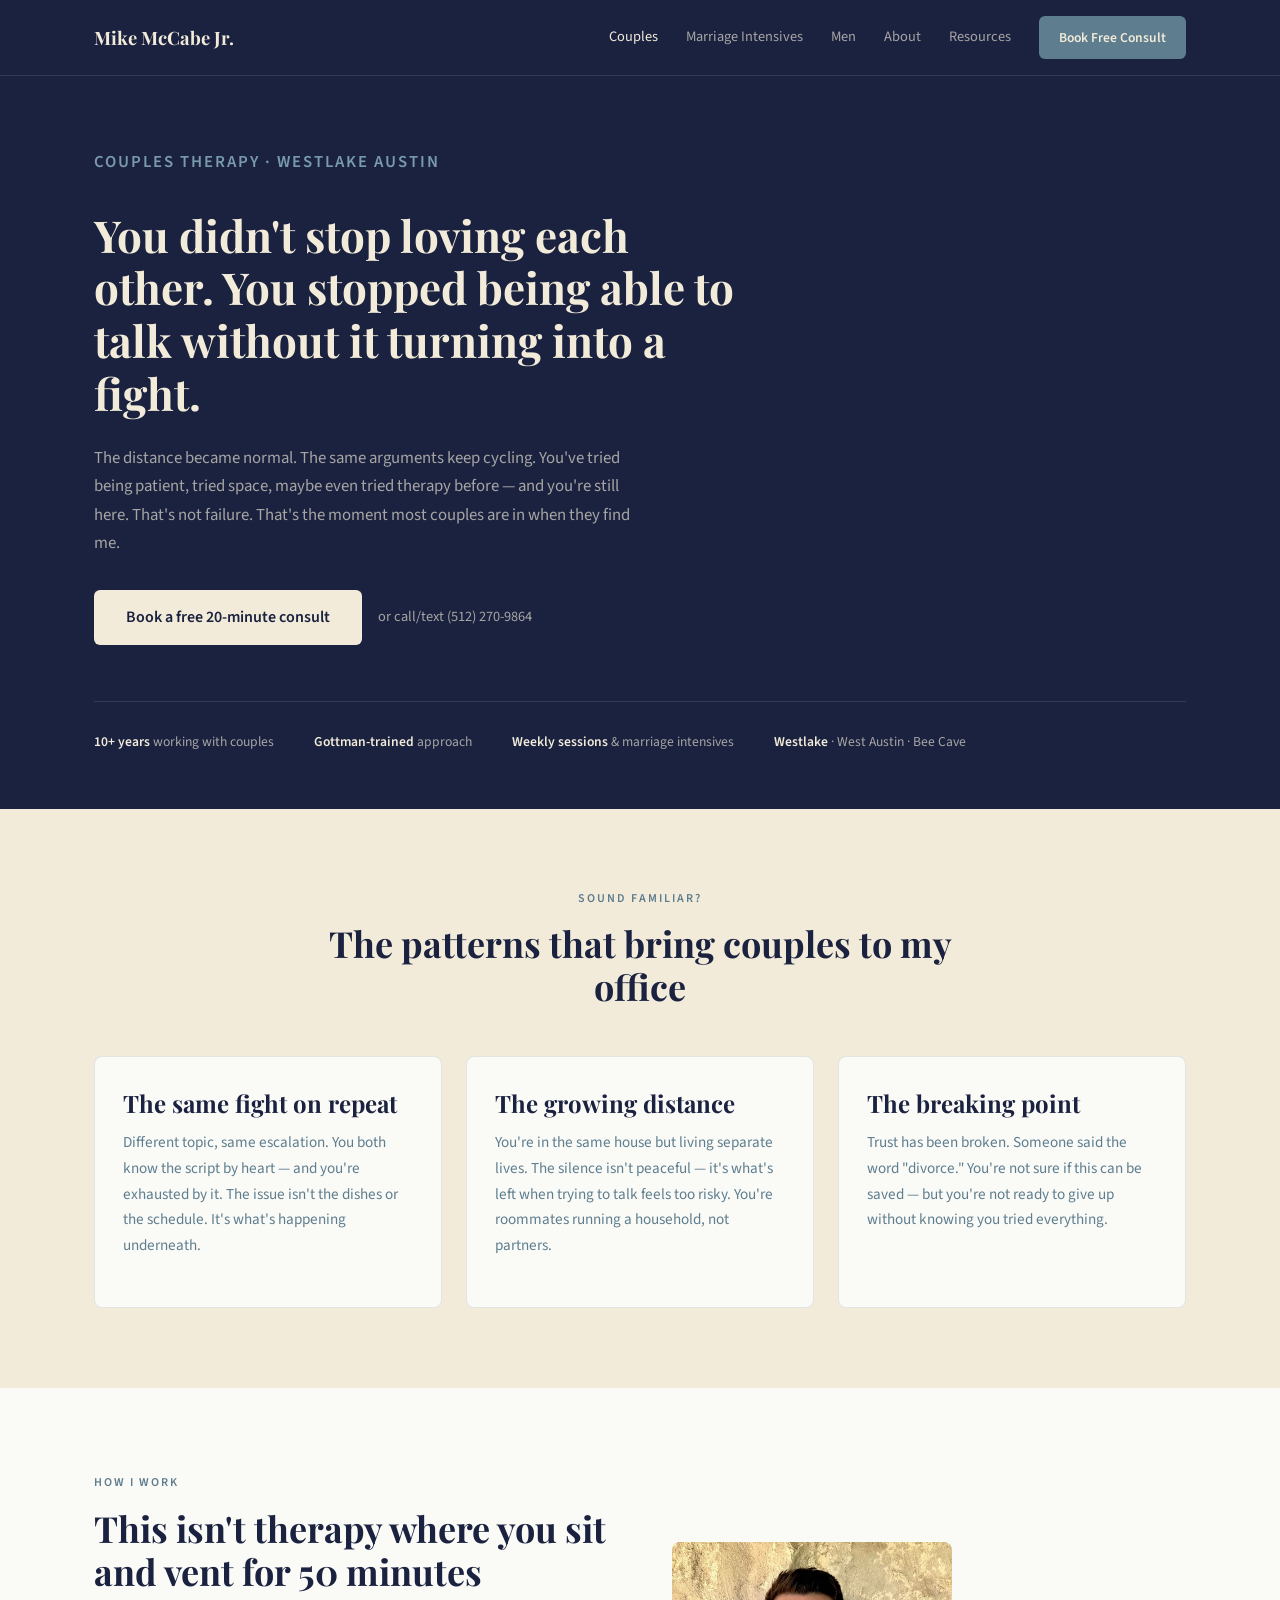
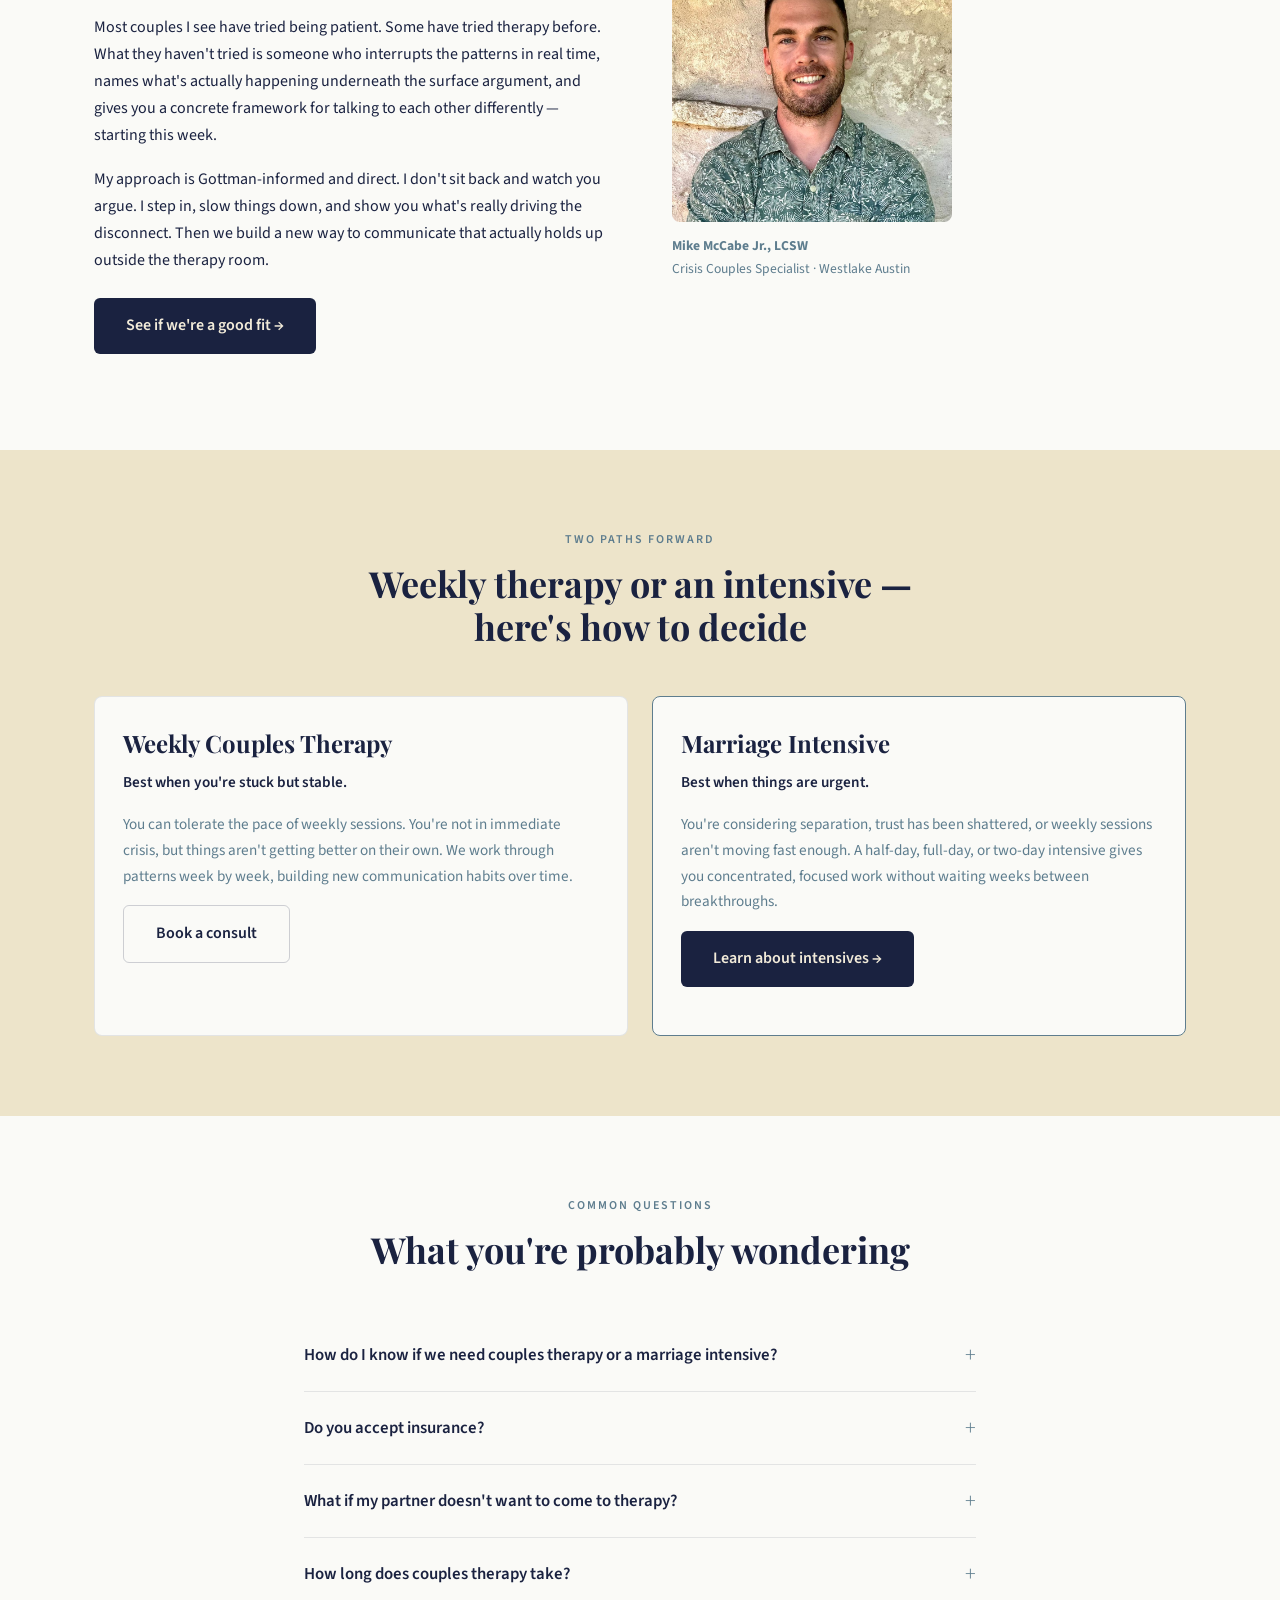
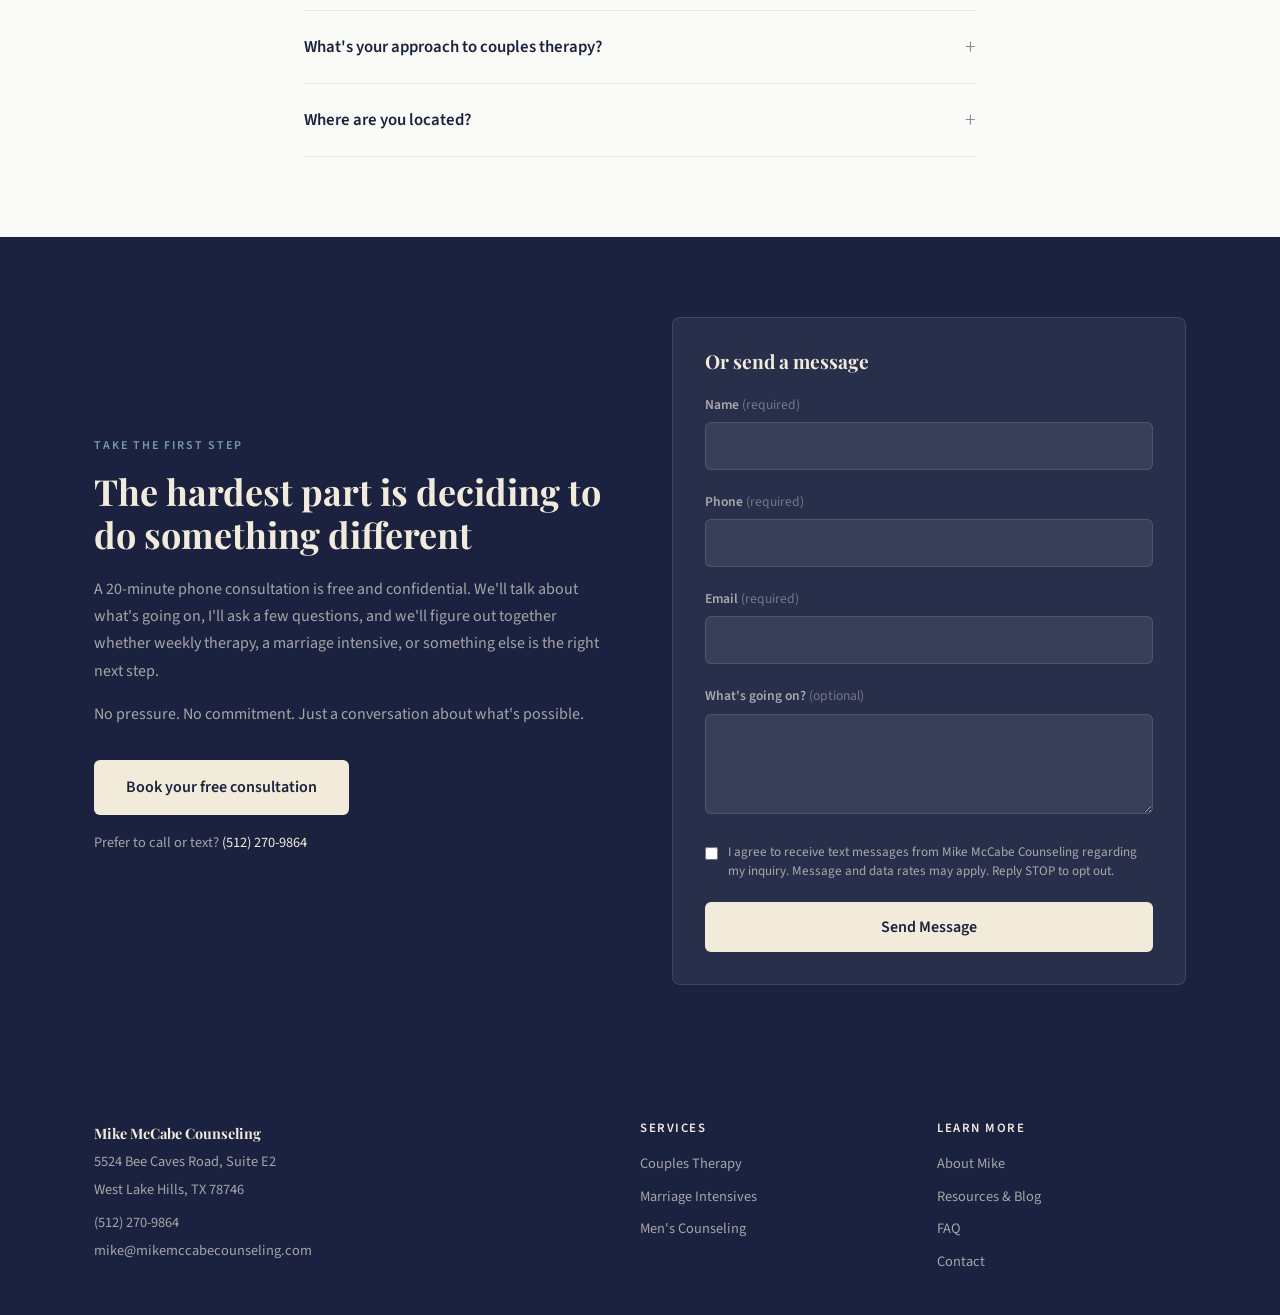
==== index.html @ fcf3489a "Add files via upload" ====
<!DOCTYPE html>
<html lang="en">
<head>
  <meta charset="UTF-8">
  <meta http-equiv="refresh" content="0; url=/couples.html">
  <title>Mike McCabe Counseling | Couples Therapy in Westlake Austin</title>
  <link rel="canonical" href="https://mikemccabecounseling.com/couples.html">
</head>
<body>
  <p>Redirecting to <a href="/couples.html">Couples Therapy</a>...</p>
</body>
</html>
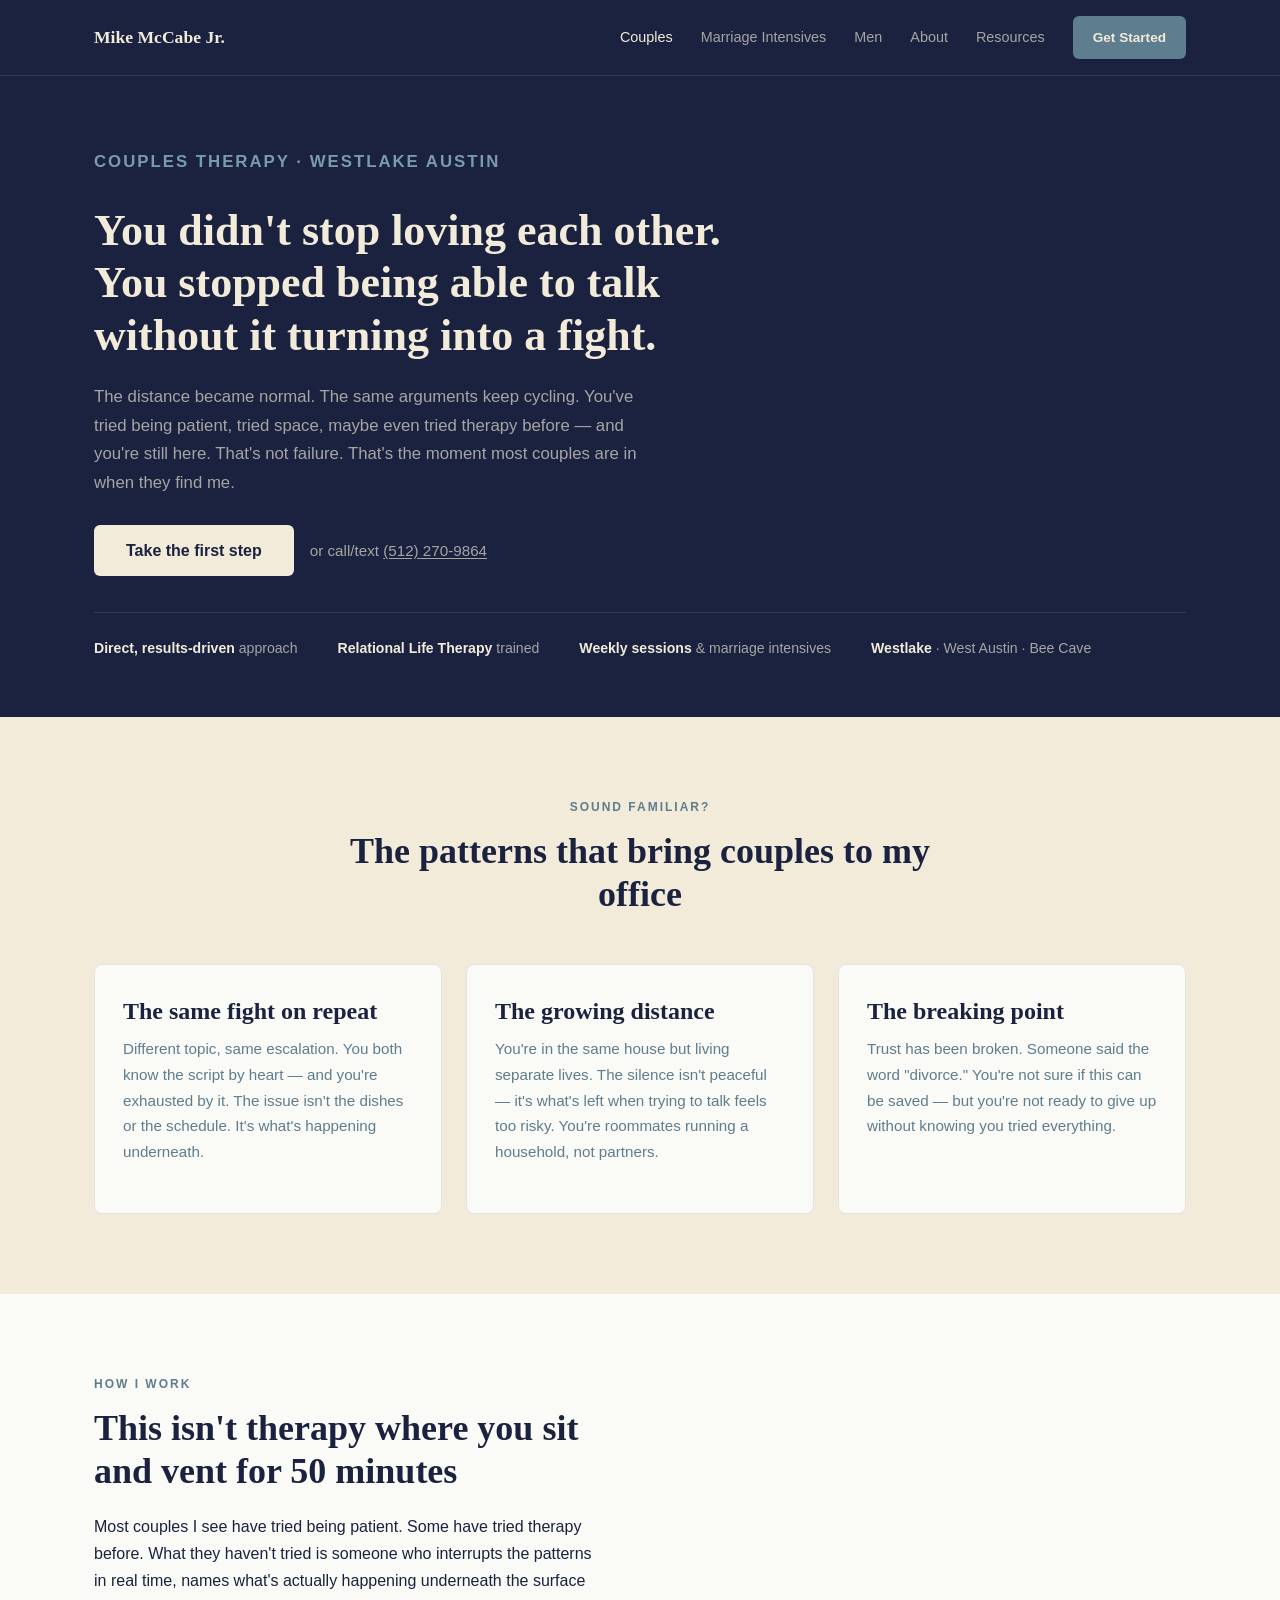
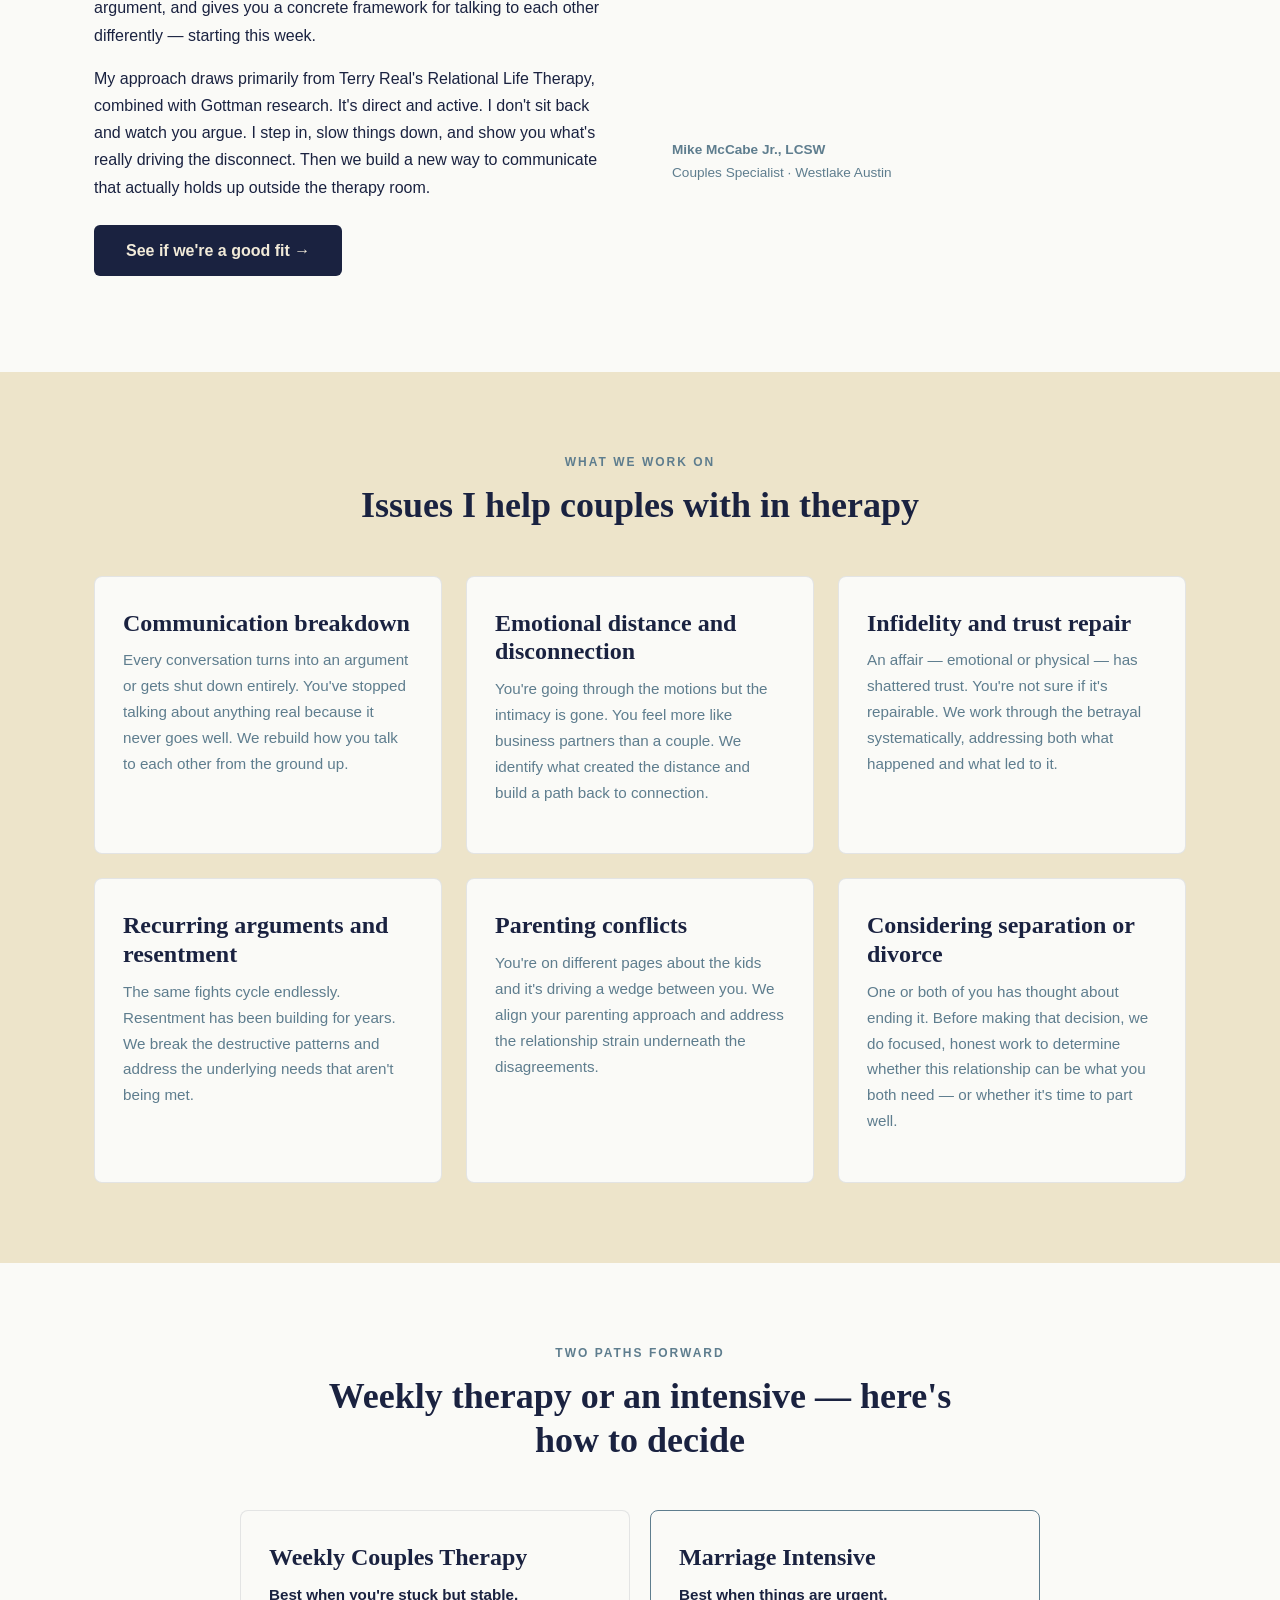
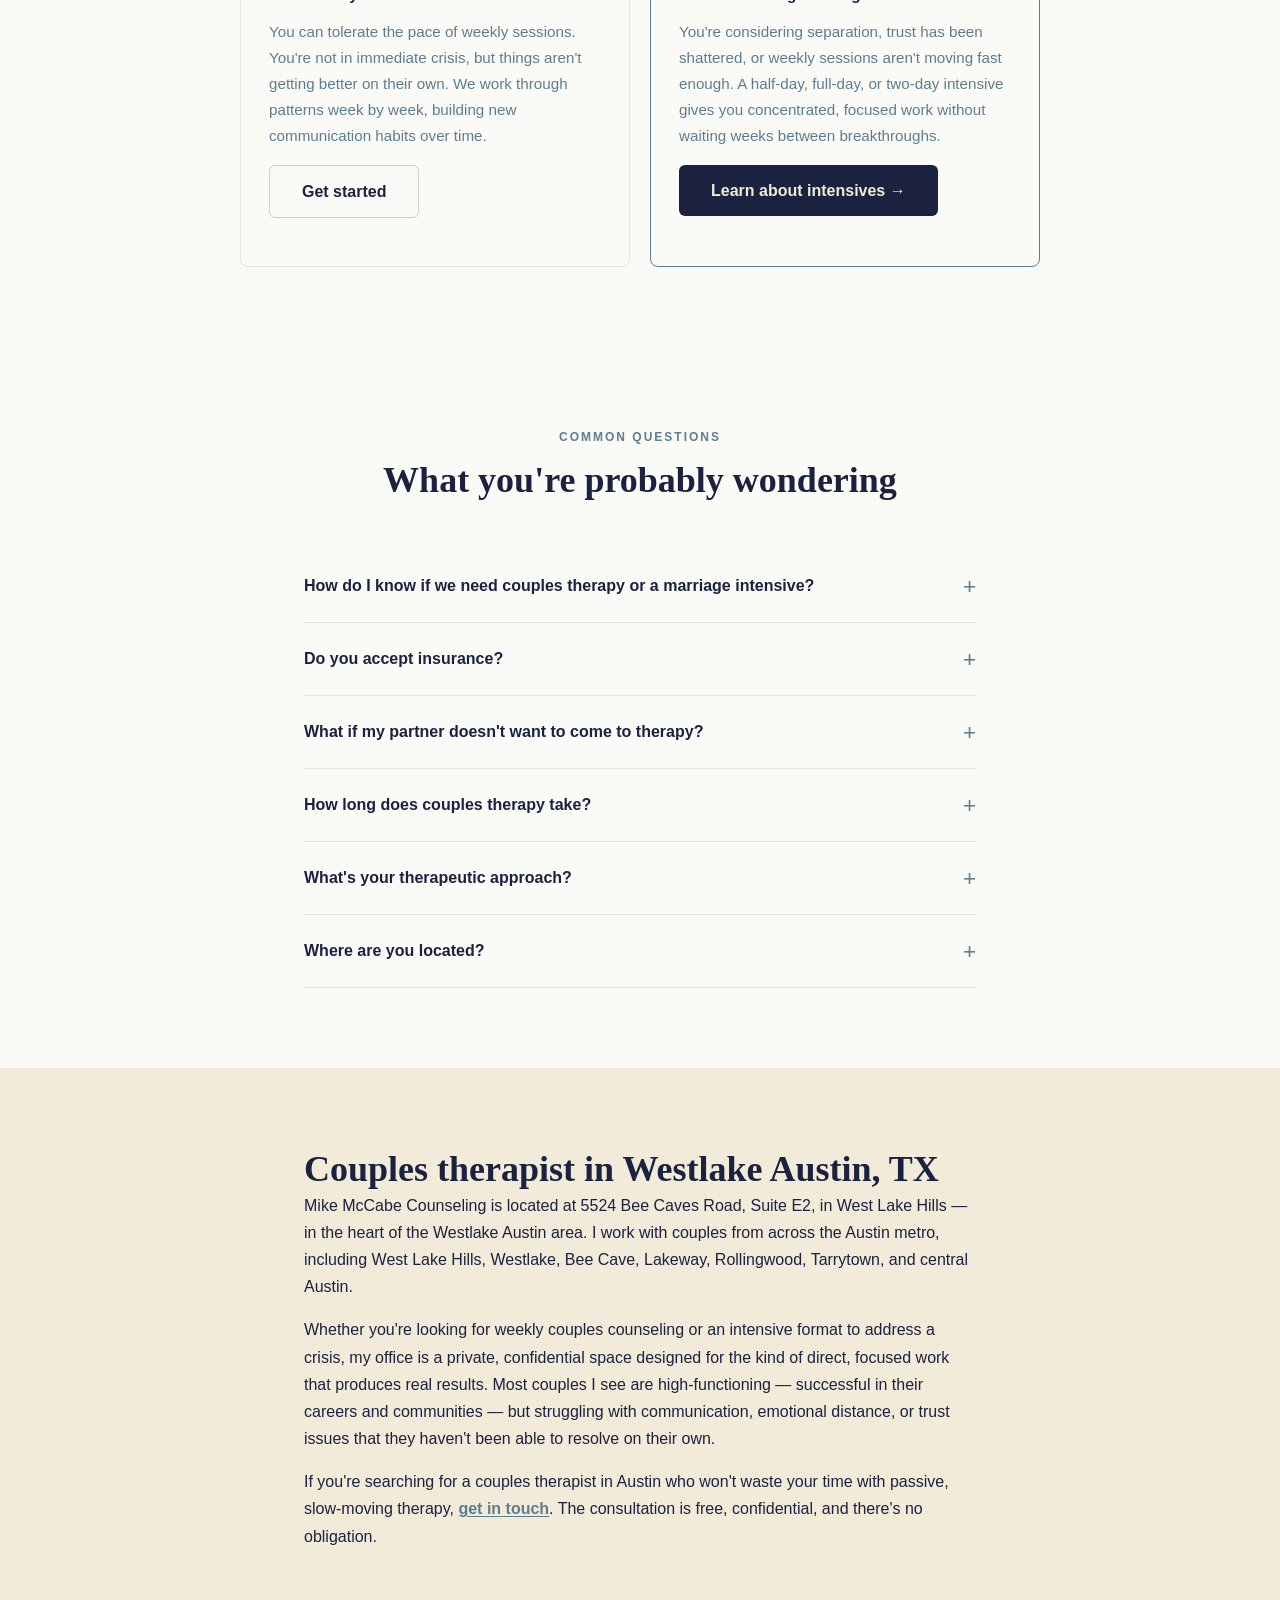
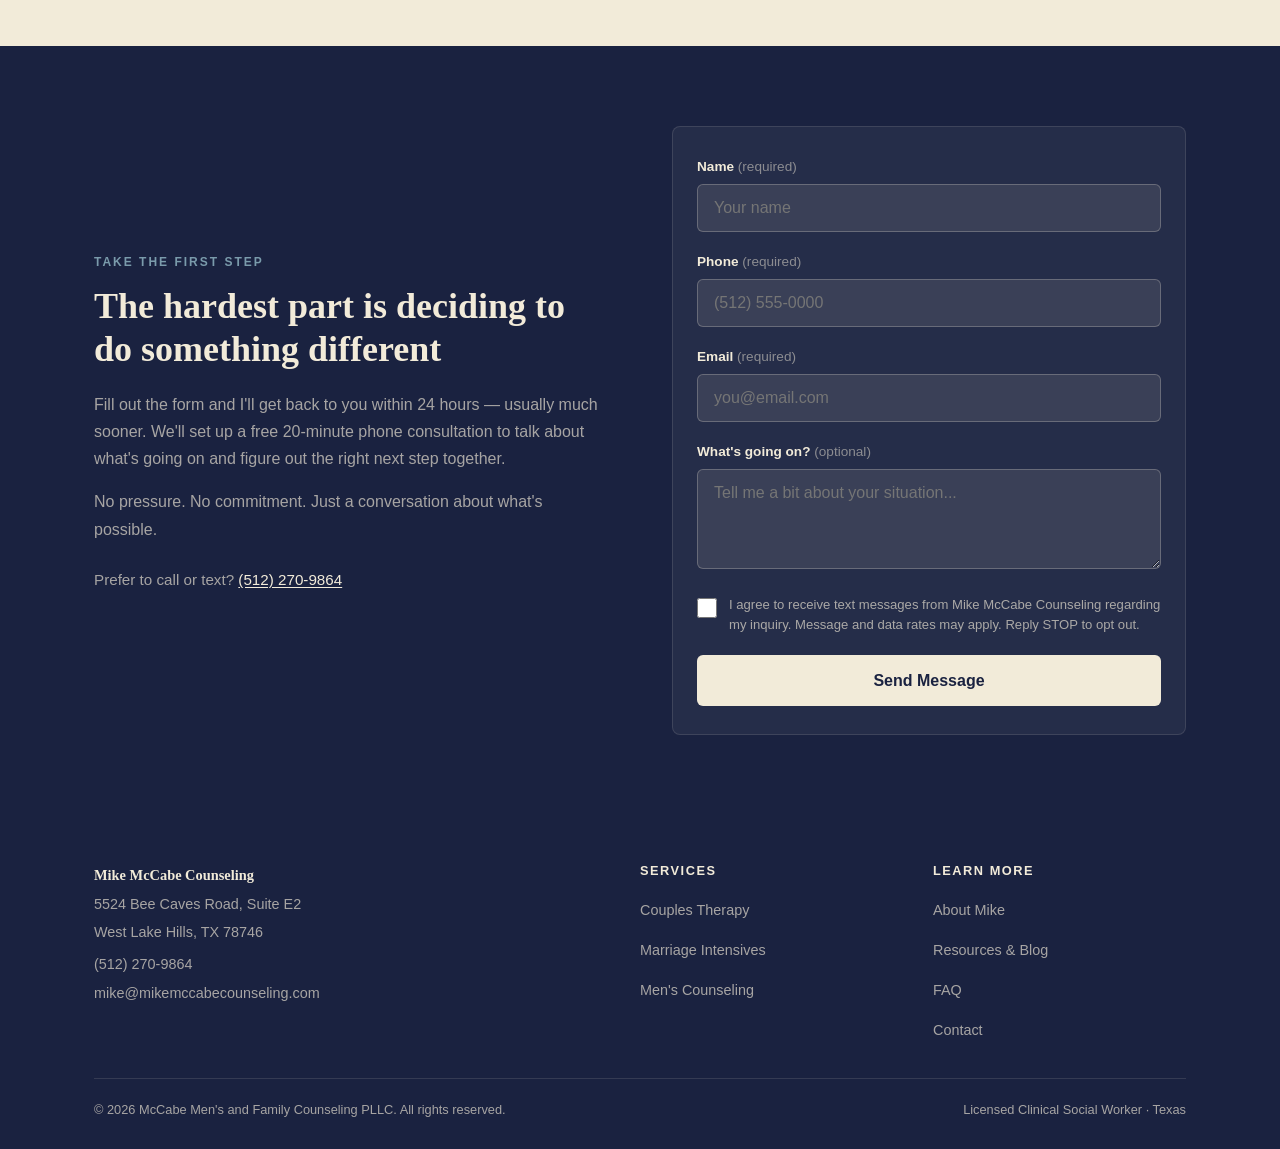
==== commit 8a664d00: "Add files via upload" ====
--- a/index.html
+++ b/index.html
@@ -5,8 +5,19 @@
   <meta http-equiv="refresh" content="0; url=/couples.html">
   <title>Mike McCabe Counseling | Couples Therapy in Westlake Austin</title>
   <link rel="canonical" href="https://mikemccabecounseling.com/couples.html">
+  <!-- Google Tag Manager -->
+  <script>(function(w,d,s,l,i){w[l]=w[l]||[];w[l].push({'gtm.start':
+  new Date().getTime(),event:'gtm.js'});var f=d.getElementsByTagName(s)[0],
+  j=d.createElement(s),dl=l!='dataLayer'?'&l='+l:'';j.async=true;j.src=
+  'https://www.googletagmanager.com/gtm.js?id='+i+dl;f.parentNode.insertBefore(j,f);
+  })(window,document,'script','dataLayer','GTM-TH7GG8ZM');</script>
+  <!-- End Google Tag Manager -->
 </head>
 <body>
+  <!-- Google Tag Manager (noscript) -->
+  <noscript><iframe src="https://www.googletagmanager.com/ns.html?id=GTM-TH7GG8ZM"
+  height="0" width="0" style="display:none;visibility:hidden"></iframe></noscript>
+  <!-- End Google Tag Manager (noscript) -->
   <p>Redirecting to <a href="/couples.html">Couples Therapy</a>...</p>
 </body>
 </html>
